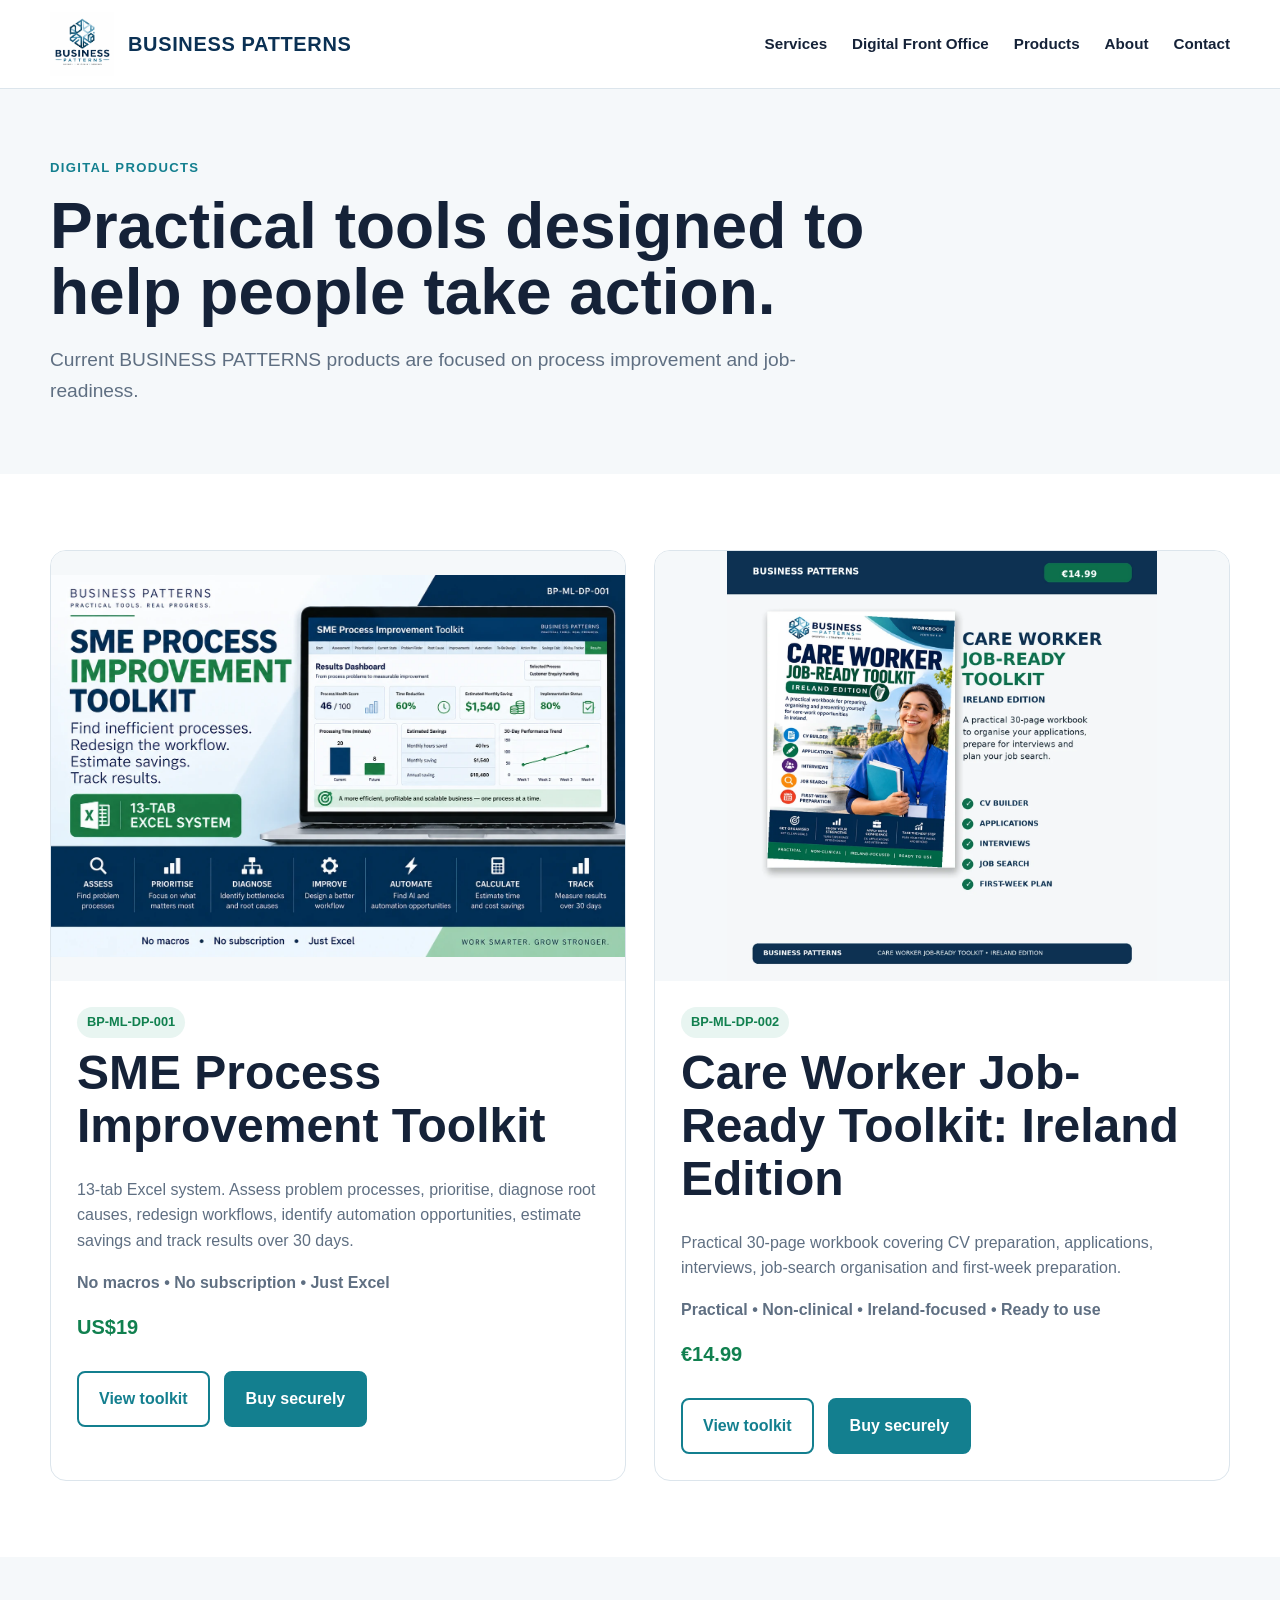
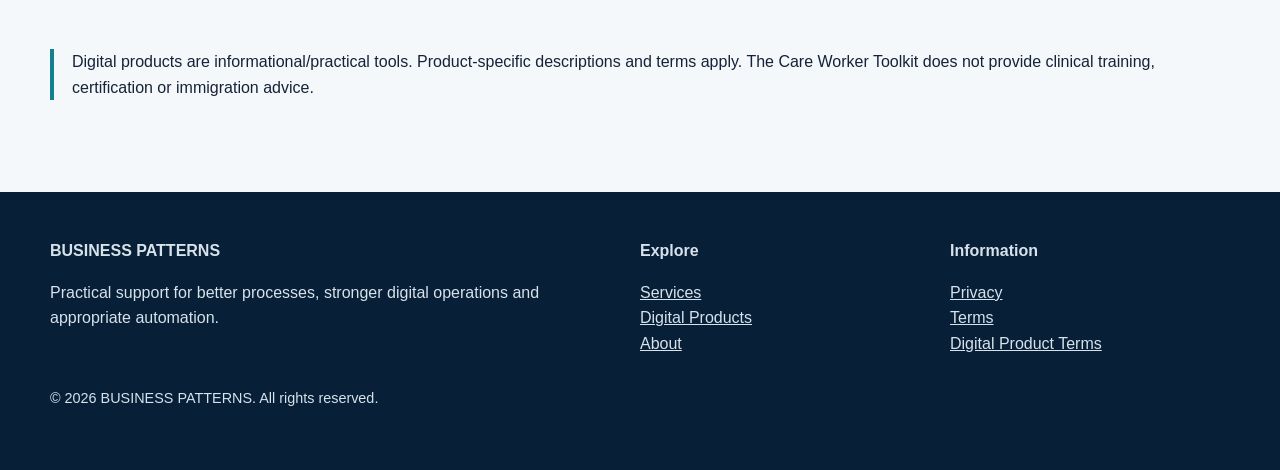
==== products/index.html @ c387edf4 "BP-WEB-STRUCT-001: add reviewed catalogue This file contains the HTML structure for the Digital Prod" ====
<!doctype html><html lang="en"><head><meta charset="utf-8"><meta name="viewport" content="width=device-width,initial-scale=1">
<title>Digital Products | BUSINESS PATTERNS</title><meta name="description" content="BUSINESS PATTERNS digital products including the SME Process Improvement Toolkit and Care Worker Job-Ready Toolkit."><link rel="stylesheet" href="/assets/css/style.css"><link rel="stylesheet" href="/assets/css/products.css"><link rel="canonical" href="https://businesspatterns.co/products/"></head><body>
<header class="site-header"><div class="container nav">
<a class="brand" href="/index.html"><img src="/assets/images/business-patterns-logo.webp" alt="BUSINESS PATTERNS logo"><span>BUSINESS PATTERNS</span></a>
<nav class="links" aria-label="Main navigation">
<a href="/services.html">Services</a><a href="/digital-front-office.html">Digital Front Office</a><a href="/products/">Products</a><a href="/about.html">About</a><a href="/contact.html">Contact</a>
</nav></div></header>

<main><section class="page-head"><div class="container"><div class="eyebrow">Digital Products</div><h1>Practical tools designed to help people take action.</h1><p class="lead">Current BUSINESS PATTERNS products are focused on process improvement and job-readiness.</p></div></section>
<section class="section"><div class="container grid2">
<div class="card product"><img src="/assets/images/dp001-sme-process-improvement.webp" alt="SME Process Improvement Toolkit"><div class="product-body"><span class="tag">BP-ML-DP-001</span><h2>SME Process Improvement Toolkit</h2><p>13-tab Excel system. Assess problem processes, prioritise, diagnose root causes, redesign workflows, identify automation opportunities, estimate savings and track results over 30 days.</p><p><strong>No macros • No subscription • Just Excel</strong></p><div class="price">US$19</div><div class="actions"><a class="btn secondary" href="/products/sme-process-toolkit/">View toolkit</a><a class="btn primary" href="https://businesspatterns.lemonsqueezy.com/checkout/buy/33fde5ec-4a72-449d-a6c7-be7173d6d92f" target="_blank" rel="noopener">Buy securely</a></div></div></div>
<div class="card product"><img src="/assets/images/dp002-care-worker-toolkit.webp" alt="Care Worker Job-Ready Toolkit Ireland Edition"><div class="product-body"><span class="tag">BP-ML-DP-002</span><h2>Care Worker Job-Ready Toolkit: Ireland Edition</h2><p>Practical 30-page workbook covering CV preparation, applications, interviews, job-search organisation and first-week preparation.</p><p><strong>Practical • Non-clinical • Ireland-focused • Ready to use</strong></p><div class="price">€14.99</div><div class="actions"><a class="btn secondary" href="/products/care-job-ready-toolkit/">View toolkit</a><a class="btn primary" href="https://businesspatterns-ireland.lemonsqueezy.com/checkout/buy/f2ee8a1d-b69e-4ac4-b7cc-bdcdd5c4b7bd" target="_blank" rel="noopener">Buy securely</a></div></div></div>
</div></section><section class="section soft"><div class="container"><p class="form-note">Digital products are informational/practical tools. Product-specific descriptions and terms apply. The Care Worker Toolkit does not provide clinical training, certification or immigration advice.</p></div></section></main>
<footer class="footer"><div class="container footer-grid">
<div><strong>BUSINESS PATTERNS</strong><p>Practical support for better processes, stronger digital operations and appropriate automation.</p></div>
<div><strong>Explore</strong><p><a href="/services.html">Services</a><br><a href="/products/">Digital Products</a><br><a href="/about.html">About</a></p></div>
<div><strong>Information</strong><p><a href="/privacy.html">Privacy</a><br><a href="/terms.html">Terms</a><br><a href="/digital-product-terms.html">Digital Product Terms</a></p></div>
</div><div class="container"><p class="small">© 2026 BUSINESS PATTERNS. All rights reserved.</p></div></footer>
</body></html>
---- assets/css/style.css ----
:root{--navy:#0b3154;--navy2:#071f37;--teal:#137f8f;--green:#11804f;--ink:#152238;--muted:#5f6f82;--line:#dce5ec;--soft:#f5f8fa;--white:#fff;--max:1180px}
*{box-sizing:border-box}html{scroll-behavior:smooth}body{margin:0;font-family:Arial,Helvetica,sans-serif;color:var(--ink);line-height:1.6;background:#fff}
a{color:inherit}.container{width:min(var(--max),calc(100% - 40px));margin:auto}.site-header{position:sticky;top:0;z-index:20;background:rgba(255,255,255,.97);border-bottom:1px solid var(--line)}
.nav{min-height:88px;display:flex;align-items:center;justify-content:space-between;gap:24px}.brand{display:flex;align-items:center;gap:14px;text-decoration:none;font-weight:800;color:var(--navy);letter-spacing:.04em}.brand img{width:64px;height:64px;object-fit:contain}.brand span{font-size:1.25rem}
.links{display:flex;align-items:center;gap:25px;flex-wrap:wrap}.links a{text-decoration:none;font-weight:700;font-size:.95rem}.links a:hover,.links a.active{color:var(--teal)}
.hero{padding:90px 0;background:linear-gradient(135deg,#f8fbfd,#eef6f8)}.eyebrow{font-weight:800;color:var(--teal);letter-spacing:.1em;text-transform:uppercase;font-size:.82rem}
h1{font-size:clamp(2.5rem,6vw,5rem);line-height:1.03;margin:.25em 0;color:var(--ink);max-width:950px}h2{font-size:clamp(2rem,4vw,3rem);line-height:1.1;margin:.2em 0 .5em}h3{color:var(--navy);font-size:1.35rem}
.lead{font-size:1.2rem;color:var(--muted);max-width:800px}.actions{display:flex;gap:14px;flex-wrap:wrap;margin-top:28px}.btn{display:inline-block;padding:13px 20px;border-radius:8px;text-decoration:none;font-weight:800;border:2px solid var(--teal)}.primary{background:var(--teal);color:#fff}.secondary{color:var(--teal);background:#fff}
.section{padding:76px 0}.soft{background:var(--soft)}.grid3{display:grid;grid-template-columns:repeat(3,1fr);gap:22px}.grid2{display:grid;grid-template-columns:repeat(2,1fr);gap:28px}.card{border:1px solid var(--line);border-radius:16px;padding:28px;background:#fff}.card p{color:var(--muted)}
.product{overflow:hidden;padding:0}.product img{display:block;width:100%;aspect-ratio:4/3;object-fit:cover}.product-body{padding:26px}.price{font-weight:900;color:var(--green);font-size:1.25rem}
.steps{display:grid;grid-template-columns:repeat(4,1fr);gap:18px}.step{border-top:4px solid var(--teal);padding:18px 4px}.step b{display:block;color:var(--navy);font-size:1.15rem}
.page-head{padding:68px 0 48px;background:var(--soft)}.page-head h1{font-size:clamp(2.4rem,5vw,4.2rem)}.callout{padding:34px;border-radius:18px;background:var(--navy);color:#fff}.callout h2,.callout h3{color:#fff}.callout p{color:#dceaf3}
.footer{background:var(--navy2);color:#d7e2eb;padding:46px 0}.footer-grid{display:grid;grid-template-columns:2fr 1fr 1fr;gap:30px}.footer a{color:#d7e2eb}.small{font-size:.9rem;color:var(--muted)}
.form-note{border-left:4px solid var(--teal);padding-left:18px}.tag{display:inline-block;background:#e8f5f1;color:var(--green);padding:5px 10px;border-radius:999px;font-weight:800;font-size:.8rem}
@media(max-width:820px){.nav{align-items:flex-start;padding:14px 0;flex-direction:column}.links{gap:14px}.grid3,.grid2,.steps,.footer-grid{grid-template-columns:1fr}.hero{padding:62px 0}.brand span{font-size:1rem}}
---- assets/css/products.css ----
/* Product pages extend the existing corporate design. */
.product-page .hero-grid{display:grid;grid-template-columns:1.15fr .85fr;gap:48px;align-items:center}.product-page h1{font-size:clamp(2.4rem,5vw,4rem)}.product-page .hero-text{font-size:1.2rem;color:var(--muted)}.breadcrumb{font-size:.9rem}.hero-card{background:var(--navy);color:white;border-radius:16px;padding:30px}.hero-card h2{font-size:1.7rem}.hero-card ul{padding-left:22px}.hero-card li{padding:8px 0}.section-heading{max-width:800px;margin-bottom:30px}.card-number{font-weight:bold;color:var(--teal)}.excel-box,.partner-box{padding:28px;background:var(--soft);border:1px solid var(--line);border-radius:16px}.check-list{padding-left:22px}.check-list li{margin-bottom:14px}.final-cta{background:var(--navy);color:white;text-align:center}.final-cta p{color:#dceaf3}.price-note{color:var(--muted)}.skip-link{position:absolute;left:20px;top:-100px;background:white;padding:12px;z-index:100}.skip-link:focus{top:10px}a:focus-visible{outline:3px solid var(--green);outline-offset:4px}.product-page .grid2>*{min-width:0}@media(max-width:820px){.product-page .hero-grid{grid-template-columns:1fr;gap:28px}.product-page .hero{padding:42px 0}}@media(prefers-reduced-motion:reduce){html{scroll-behavior:auto}}

/* Show the complete existing product artwork, including its edges. */
.product img{object-fit:contain;background:var(--soft)}.footer .small{color:#d7e2eb}

@media(max-width:360px){.services-page h1,.services-page h2,.services-page .btn{overflow-wrap:anywhere}}
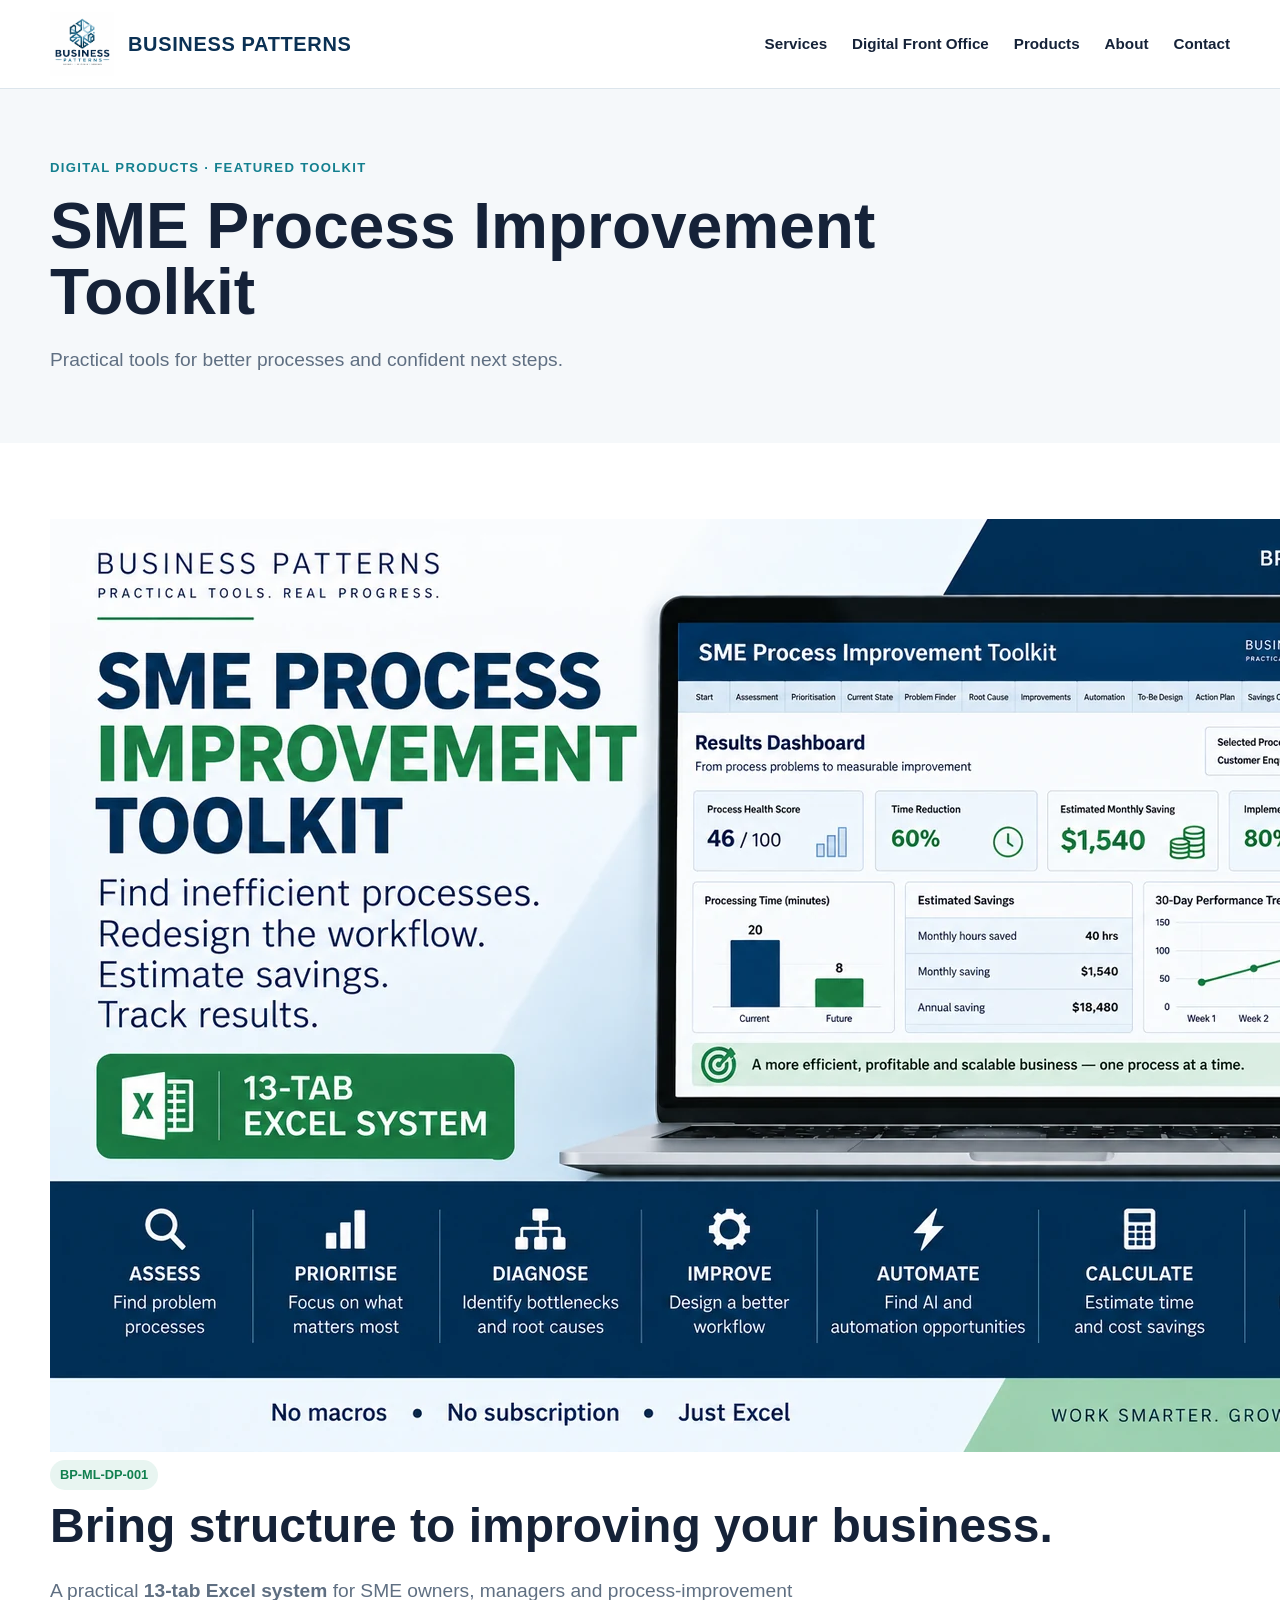
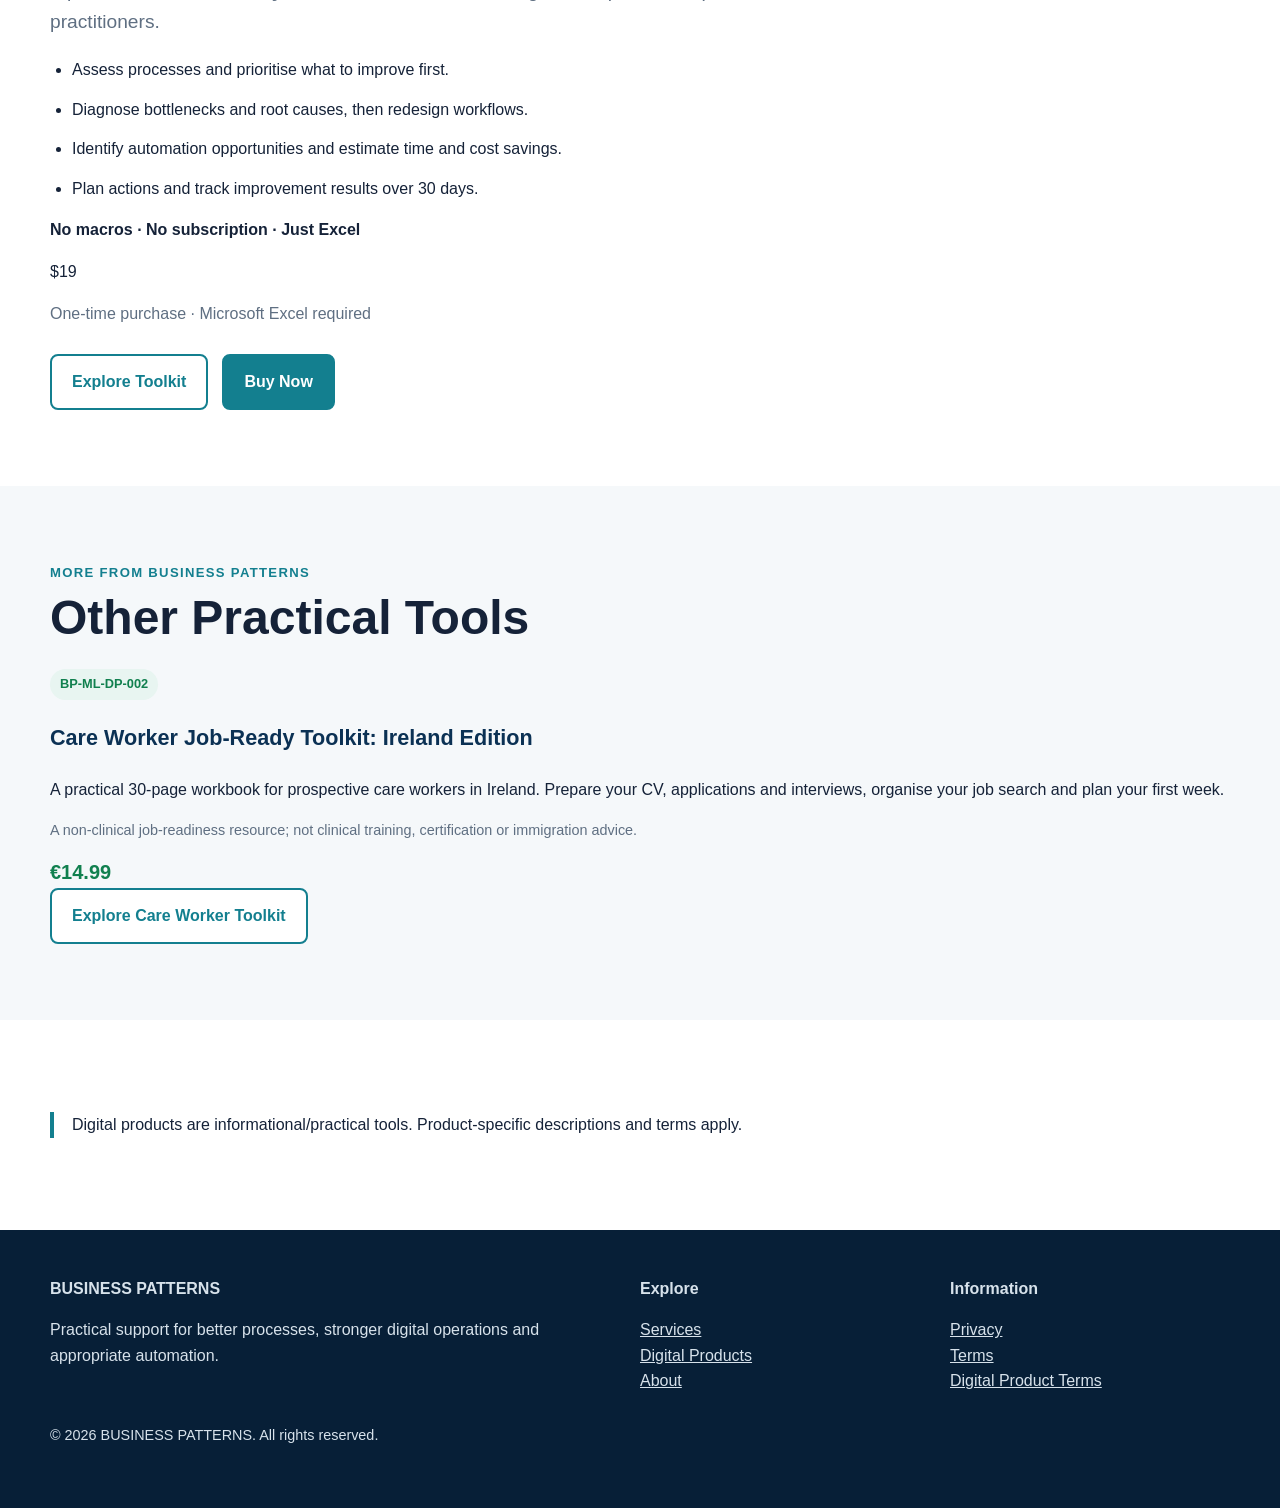
==== commit d95fd39f: "BP-WEB-STRUCT-001: approved canonical catalogue" ====
--- a/products/index.html
+++ b/products/index.html
@@ -6,11 +6,15 @@
 <a href="/services.html">Services</a><a href="/digital-front-office.html">Digital Front Office</a><a href="/products/">Products</a><a href="/about.html">About</a><a href="/contact.html">Contact</a>
 </nav></div></header>
 
-<main><section class="page-head"><div class="container"><div class="eyebrow">Digital Products</div><h1>Practical tools designed to help people take action.</h1><p class="lead">Current BUSINESS PATTERNS products are focused on process improvement and job-readiness.</p></div></section>
-<section class="section"><div class="container grid2">
-<div class="card product"><img src="/assets/images/dp001-sme-process-improvement.webp" alt="SME Process Improvement Toolkit"><div class="product-body"><span class="tag">BP-ML-DP-001</span><h2>SME Process Improvement Toolkit</h2><p>13-tab Excel system. Assess problem processes, prioritise, diagnose root causes, redesign workflows, identify automation opportunities, estimate savings and track results over 30 days.</p><p><strong>No macros • No subscription • Just Excel</strong></p><div class="price">US$19</div><div class="actions"><a class="btn secondary" href="/products/sme-process-toolkit/">View toolkit</a><a class="btn primary" href="https://businesspatterns.lemonsqueezy.com/checkout/buy/33fde5ec-4a72-449d-a6c7-be7173d6d92f" target="_blank" rel="noopener">Buy securely</a></div></div></div>
-<div class="card product"><img src="/assets/images/dp002-care-worker-toolkit.webp" alt="Care Worker Job-Ready Toolkit Ireland Edition"><div class="product-body"><span class="tag">BP-ML-DP-002</span><h2>Care Worker Job-Ready Toolkit: Ireland Edition</h2><p>Practical 30-page workbook covering CV preparation, applications, interviews, job-search organisation and first-week preparation.</p><p><strong>Practical • Non-clinical • Ireland-focused • Ready to use</strong></p><div class="price">€14.99</div><div class="actions"><a class="btn secondary" href="/products/care-job-ready-toolkit/">View toolkit</a><a class="btn primary" href="https://businesspatterns-ireland.lemonsqueezy.com/checkout/buy/f2ee8a1d-b69e-4ac4-b7cc-bdcdd5c4b7bd" target="_blank" rel="noopener">Buy securely</a></div></div></div>
-</div></section><section class="section soft"><div class="container"><p class="form-note">Digital products are informational/practical tools. Product-specific descriptions and terms apply. The Care Worker Toolkit does not provide clinical training, certification or immigration advice.</p></div></section></main>
+<main id="main" tabindex="-1" class="catalogue-page">
+<section class="page-head"><div class="container"><div class="eyebrow">Digital Products · Featured Toolkit</div><h1>SME Process Improvement Toolkit</h1><p class="lead">Practical tools for better processes and confident next steps.</p></div></section>
+<section class="section featured-section"><div class="container featured-toolkit">
+<div class="featured-artwork"><img src="/assets/images/dp001-sme-process-improvement.webp" alt="SME Process Improvement Toolkit artwork"></div>
+<div class="featured-copy"><span class="tag">BP-ML-DP-001</span><h2>Bring structure to improving your business.</h2><p class="lead">A practical <strong>13-tab Excel system</strong> for SME owners, managers and process-improvement practitioners.</p><ul class="check-list"><li>Assess processes and prioritise what to improve first.</li><li>Diagnose bottlenecks and root causes, then redesign workflows.</li><li>Identify automation opportunities and estimate time and cost savings.</li><li>Plan actions and track improvement results over 30 days.</li></ul><p><strong>No macros · No subscription · Just Excel</strong></p><div class="featured-price">$19</div><p class="price-note">One-time purchase · Microsoft Excel required</p><div class="actions"><a class="btn secondary" href="/products/sme-process-toolkit/">Explore Toolkit</a><a class="btn primary" href="https://businesspatterns.lemonsqueezy.com/checkout/buy/33fde5ec-4a72-449d-a6c7-be7173d6d92f" target="_blank" rel="noopener">Buy Now</a></div></div>
+</div></section>
+<section class="section soft other-tools"><div class="container"><div class="eyebrow">More from BUSINESS PATTERNS</div><h2>Other Practical Tools</h2><article class="care-summary"><div><span class="tag">BP-ML-DP-002</span><h3>Care Worker Job-Ready Toolkit: Ireland Edition</h3><p>A practical 30-page workbook for prospective care workers in Ireland. Prepare your CV, applications and interviews, organise your job search and plan your first week.</p><p class="small">A non-clinical job-readiness resource; not clinical training, certification or immigration advice.</p></div><div class="care-actions"><div class="price">€14.99</div><a class="btn secondary" href="/products/care-job-ready-toolkit/">Explore Care Worker Toolkit</a></div></article></div></section>
+<section class="section catalogue-note"><div class="container"><p class="form-note">Digital products are informational/practical tools. Product-specific descriptions and terms apply.</p></div></section>
+</main>
 <footer class="footer"><div class="container footer-grid">
 <div><strong>BUSINESS PATTERNS</strong><p>Practical support for better processes, stronger digital operations and appropriate automation.</p></div>
 <div><strong>Explore</strong><p><a href="/services.html">Services</a><br><a href="/products/">Digital Products</a><br><a href="/about.html">About</a></p></div>
